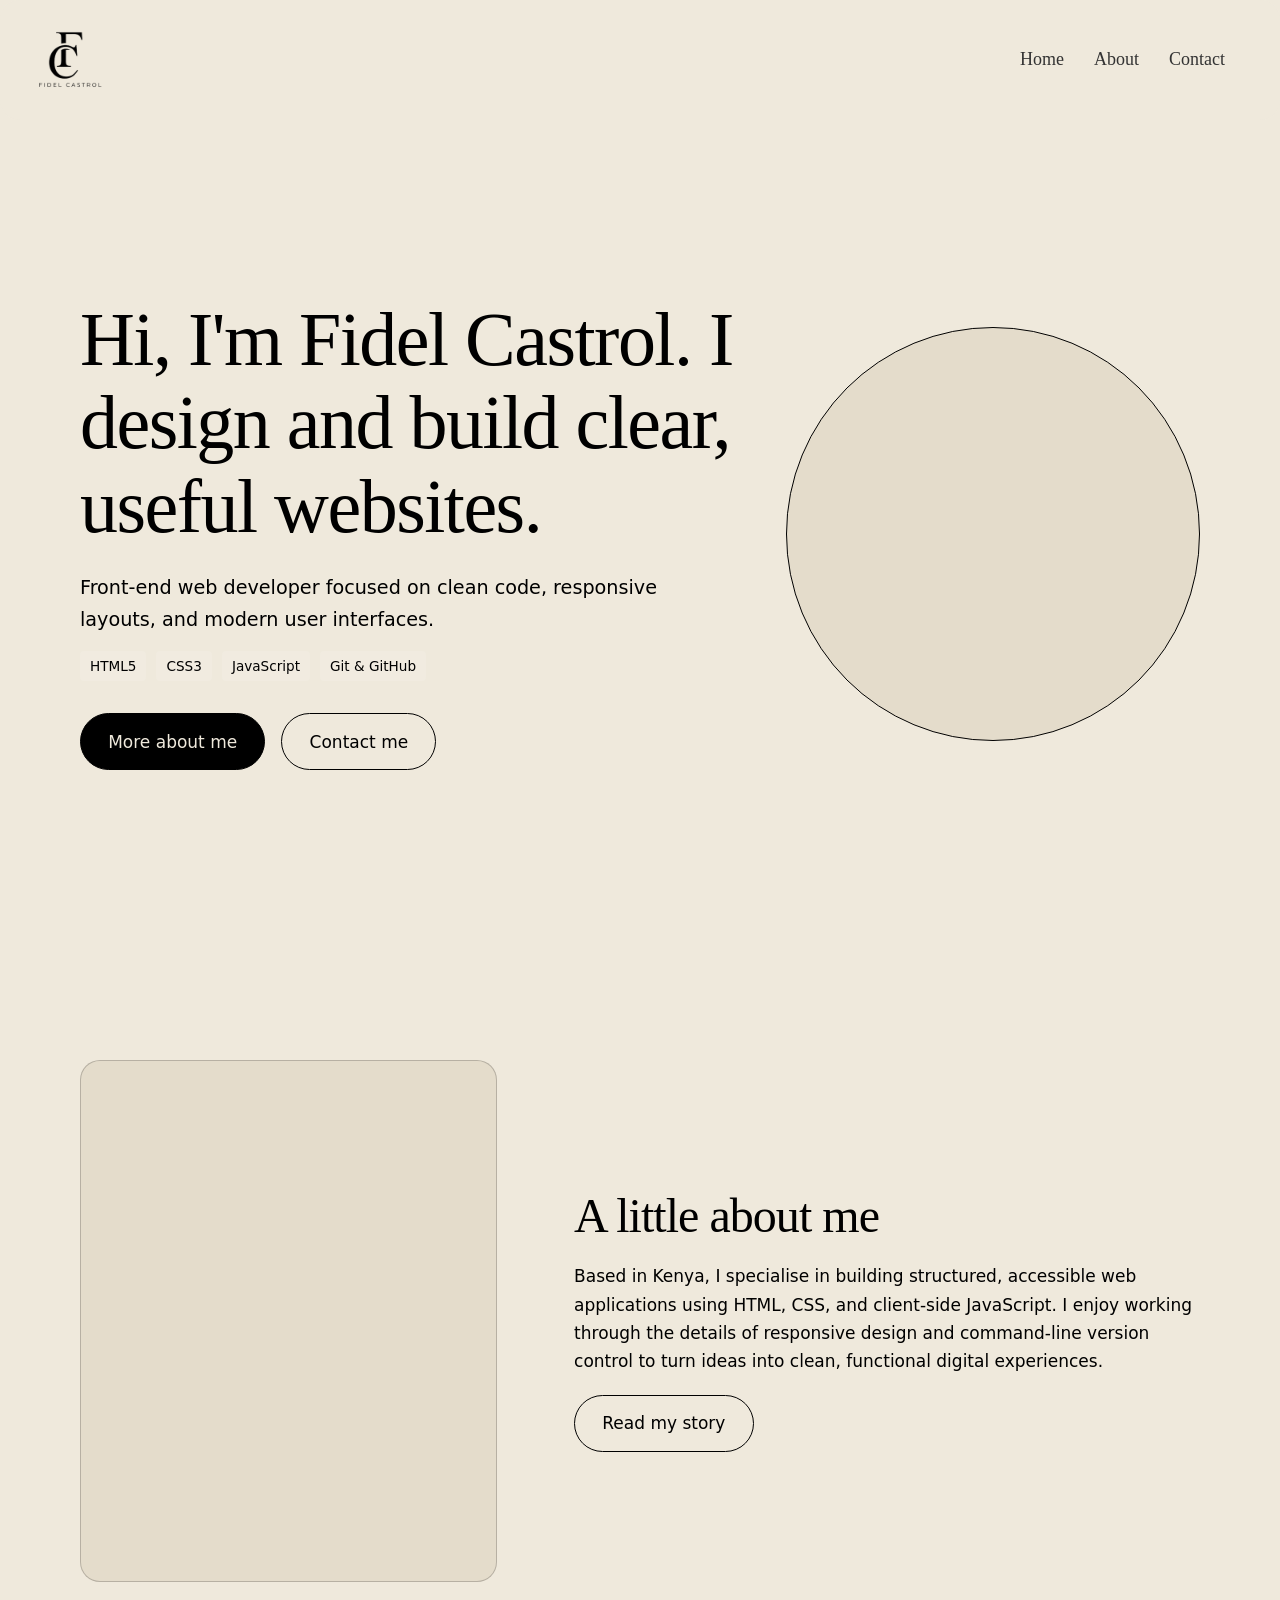
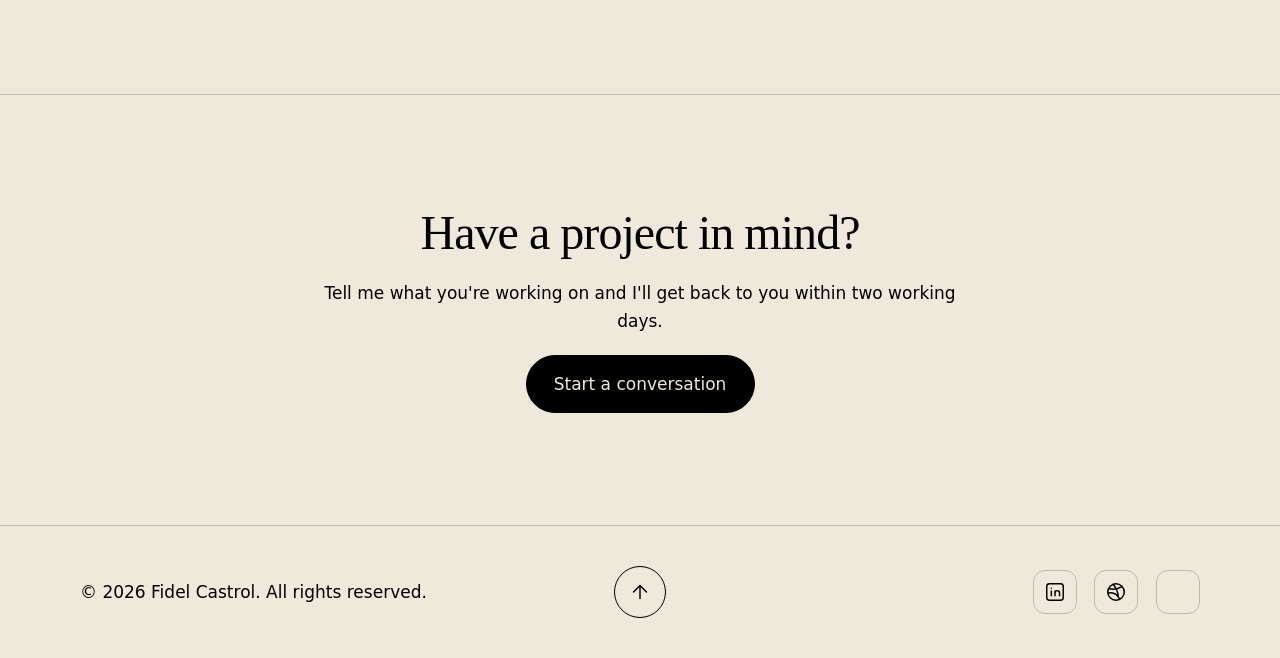
==== index.html @ 41d0f743 "Hosting on githubpages" ====
<!DOCTYPE html>
<html lang="en">
<head>
    <meta charset="UTF-8">
    <meta name="viewport" content="width=device-width, initial-scale=1.0">
    <link rel="stylesheet" href="style.css">    
    <title>Portfolio</title>
</head>
<body>

    <nav>
        <img src="img/logo.png" alt="Logo" class="logo">
        <ul>
            <li><a href="index.html">Home</a></li>
            <li ><a href="about.html">About</a></li>
            <li ><a href="contact.html">Contact</a></li>
        </ul>
    </nav>

    <main>
    <!-- HERO: background image = --img on this section, portrait = --img on .portrait -->
    <section class="hero" style="--img:url('https://images.unsplash.com/photo-1517694712202-14dd9538aa97?auto=format&fit=crop&w=1200&q=80')">
      <div class="hero-inner wrap">
        <div>
          <h1>Hi, I'm Fidel Castrol. I design and build clear, useful websites.</h1>
          <p>Front-end web developer focused on clean code, responsive layouts, and modern user interfaces.</p>
          <div class="tech-ribbon" style="display: flex; gap: 10px; flex-wrap: wrap; margin: 15px 0;">
            <span style="font-size: 0.85rem; padding: 4px 10px; background: rgba(255,255,255,0.1); border-radius: 4px;">HTML5</span>
            <span style="font-size: 0.85rem; padding: 4px 10px; background: rgba(255,255,255,0.1); border-radius: 4px;">CSS3</span>
            <span style="font-size: 0.85rem; padding: 4px 10px; background: rgba(255,255,255,0.1); border-radius: 4px;">JavaScript</span>
            <span style="font-size: 0.85rem; padding: 4px 10px; background: rgba(255,255,255,0.1); border-radius: 4px;">Git & GitHub</span>
          </div>
          <div class="btn-row">
            <a class="btn btn-solid" href="about.html">More about me</a>
            <a class="btn" href="contact.html">Contact me</a>
          </div>
        </div>
        <div class="portrait" role="img" aria-label="Portrait of Fidel Castrol" style="--img:url('1000190896.png')"></div>
      </div>
    </section>
 
    <!-- ABOUT TEASER -->
    <section class="section">
      <div class="wrap split">
        <div class="photo" role="img" aria-label="Fidel Castrol at work" style="--img:url('https://images.unsplash.com/photo-1555066931-4365d14bab8c?auto=format&fit=crop&w=800&q=80')"></div>
        <div class="stack">
          <h2>A little about me</h2>
          <p>Based in Kenya, I specialise in building structured, accessible web applications using HTML, CSS, and client-side JavaScript. I enjoy working through the details of responsive design and command-line version control to turn ideas into clean, functional digital experiences.</p>
          <a class="btn" href="about.html">Read my story</a>
        </div>
      </div>
    </section>
 
    <!-- CONTACT CTA -->
    <section class="section cta">
      <div class="wrap stack">
        <h2>Have a project in mind?</h2>
        <p>Tell me what you're working on and I'll get back to you within two working days.</p>
        <a class="btn btn-solid" href="contact.html">Start a conversation</a>
      </div>
    </section>
  </main>
 
  <footer class="site-footer">
    <div class="wrap footer-grid">
      <p>&copy; <span id="yr">2026</span> Fidel Castrol. All rights reserved.</p>
      <a class="to-top" href="#top" aria-label="Back to top"><svg viewBox="0 0 24 24"><path d="M12 19V5M5 12l7-7 7 7"/></svg></a>
      <ul class="socials">
        <li><a href="https://linkedin.com/in/fidelcastrolok" aria-label="LinkedIn"><svg viewBox="0 0 24 24"><rect x="3" y="3" width="18" height="18" rx="3"/><path d="M8 11v5M8 8v.01M12 16v-5M12 13a2.5 2.5 0 0 1 5 0v3"/></svg></a></li>
        <li><a href="https://dribbble.com/fidelcastrolok" aria-label="Dribbble"><svg viewBox="0 0 24 24"><circle cx="12" cy="12" r="9"/><path d="M5 8.5c5 1 9 .5 13-2M3.5 13c6-1 10 1 12.5 7M9 3.5c3 3.5 4.500 7 5.500 12"/></svg></a></li>
        <li><a href="https://github.com/fidelcastrolok-hash" aria-label="GitHub"><svg viewBox="0 0 24 24"><path d="M9 19c-4 1.500-4-2-6-2m12 4v-3.500c0-1 .1-1.40

    
</body>
</html>
---- style.css ----
.logo{
    width: 100px;
    height: 100px;
}

nav{
    display: flex;
    justify-content: space-between;
    align-items: center;
    padding: 10px 20px;
    background-color: #efe9dc;
    border-radius: 20px; 
}

nav ul{
    list-style: none;
    display: flex;
    margin: 0;
    padding: 20px;
}

nav li{
    text-decoration: none;
    color: #333;
    font-size: 18px;
    font-family:Georgia, 'Times New Roman', Times, serif;
    margin: 0 5px;
    display:flex;
    justify-content: center;
    text-align: center;
}

nav li a{
    text-decoration: none;
    color: #333;
    font-size: 18px;
    font-family:Georgia, 'Times New Roman', Times, serif;
    margin: 0 10px;
    display:flex;
    justify-content: center;
    text-align: center;
}

nav li a:hover{
    color: #fff;
    background-color: #333;
    border-radius: 30px;
    padding: 5px 10px;
    transition: all 0.3s ease-in-out;
}



/* ---------- Tokens ---------- */
:root{
  --bg:#efe9dc;
  --ink:#000;
  --muted:#4a463e;
  --card:#e4dccb;
  --line:rgba(0,0,0,.2);
  --radius:20px;
  --max:1120px;
  --nav-h:72px;
  --serif:"Fraunces",Georgia,"Times New Roman",serif;
  --sans:"DM Sans",system-ui,-apple-system,"Segoe UI",sans-serif;
}

/* ---------- Base ---------- */
*,*::before,*::after{box-sizing:border-box;margin:0}
html{scroll-behavior:smooth}
body{background:var(--bg);color:var(--ink);font:400 1.0625rem/1.65 var(--sans);-webkit-font-smoothing:antialiased}
h1,h2,h3{font-family:var(--serif);font-weight:500;line-height:1.1;letter-spacing:-.02em}
h1{font-size:clamp(2.5rem,6vw,4.75rem)}
h2{font-size:clamp(1.9rem,4vw,3rem)}
h3{font-size:1.35rem}
p{max-width:62ch}
a{color:inherit}
img{max-width:100%;display:block}
:focus-visible{outline:2px solid var(--ink);outline-offset:3px}
.wrap{width:min(var(--max),100% - 2.5rem);margin-inline:auto}
.section{padding-block:clamp(4rem,9vw,7rem)}
.stack > * + *{margin-top:1.25rem}
.muted{color:var(--muted)}

/* ---------- Navbar ---------- */
.site-header{position:sticky;top:0;z-index:10;background:rgba(239,233,220,.92);backdrop-filter:blur(8px);border-bottom:1px solid var(--line)}
.nav{display:flex;align-items:center;justify-content:space-between;height:var(--nav-h)}
.logo{font-family:var(--serif);font-size:1.45rem;font-weight:600;text-decoration:none;letter-spacing:-.02em}
.nav-list{display:flex;gap:2.25rem;list-style:none;padding:0}
.nav-list a{text-decoration:none;padding-block:.25rem;border-bottom:1px solid transparent;transition:border-color .2s}
.nav-list a:hover,.nav-list a[aria-current="page"]{border-color:var(--ink)}
#nav-toggle{position:absolute;opacity:0;pointer-events:none}
.menu-btn{display:none;cursor:pointer;padding:.4rem 1rem;border:1px solid var(--ink);border-radius:999px;font-size:.95rem}
#nav-toggle:focus-visible + .menu-btn{outline:2px solid var(--ink);outline-offset:3px}

/* ---------- Buttons ---------- */
.btn{display:inline-block;padding:.85rem 1.7rem;border:1px solid var(--ink);border-radius:999px;text-decoration:none;font-weight:500;background:transparent;color:var(--ink);cursor:pointer;font:inherit;font-weight:500;transition:background .2s,color .2s}
.btn:hover{background:var(--ink);color:var(--bg)}
.btn-solid{background:var(--ink);color:var(--bg)}
.btn-solid:hover{background:transparent;color:var(--ink)}
.btn-row{display:flex;flex-wrap:wrap;gap:1rem;margin-top:2rem}

/* ---------- Image slots (set --img inline to use a real photo) ---------- */
.photo,.portrait{background:var(--img,none) center/cover no-repeat,var(--card);border:1px solid var(--line)}
.photo{aspect-ratio:4/5;border-radius:var(--radius);width:100%}
.portrait{aspect-ratio:1;border-radius:50%;width:min(100%,420px);justify-self:center;border-color:var(--ink)}

/* ---------- Hero ---------- */
.hero{background:linear-gradient(90deg,var(--bg) 30%,rgba(239,233,220,.55)),var(--img,none) center/cover no-repeat,var(--bg)}
.hero-inner{display:grid;grid-template-columns:1.35fr .85fr;align-items:center;gap:3rem;min-height:calc(100svh - var(--nav-h));padding-block:4rem}
.hero p{font-size:1.2rem;margin-top:1.5rem}

/* ---------- Layout helpers ---------- */
.split{display:grid;grid-template-columns:minmax(0,.8fr) minmax(0,1.2fr);gap:clamp(2rem,6vw,5rem);align-items:center}
.page-title{padding-top:clamp(3rem,7vw,5.5rem)}
.rows{list-style:none;padding:0;margin-top:2rem;border-top:1px solid var(--line)}
.rows li{display:flex;justify-content:space-between;gap:1rem;padding:1rem 0;border-bottom:1px solid var(--line)}
.rows span:last-child{color:var(--muted);text-align:right}
.cta{border-top:1px solid var(--line);text-align:center}
.cta p{margin-inline:auto}

/* ---------- Form ---------- */
.form{display:grid;gap:1.5rem}
.field{display:grid;gap:.35rem}
.field label{font-weight:500}
.field input,.field textarea{font:inherit;color:var(--ink);background:transparent;border:0;border-bottom:1px solid var(--ink);padding:.6rem 0;border-radius:0;resize:vertical}
.field input:focus,.field textarea:focus{outline:0;border-bottom-width:2px;padding-bottom:calc(.6rem - 1px)}
.form .btn{justify-self:start}

/* ---------- Footer ---------- */
.site-footer{border-top:1px solid var(--line);padding-block:2.5rem}
.footer-grid{display:grid;grid-template-columns:1fr auto 1fr;align-items:center;gap:1.5rem}
.to-top{display:grid;place-items:center;width:52px;height:52px;border:1px solid var(--ink);border-radius:50%;text-decoration:none;transition:background .2s,color .2s}
.to-top:hover{background:var(--ink);color:var(--bg)}
.socials{display:flex;gap:1.1rem;justify-content:flex-end;list-style:none;padding:0}
.socials a{display:grid;place-items:center;width:44px;height:44px;border:1px solid var(--line);border-radius:12px;transition:border-color .2s}
.socials a:hover{border-color:var(--ink)}
svg{width:22px;height:22px;fill:none;stroke:currentColor;stroke-width:1.6;stroke-linecap:round;stroke-linejoin:round}
.sr{position:absolute;width:1px;height:1px;overflow:hidden;clip:rect(0 0 0 0)}

/* ---------- Responsive ---------- */
@media (max-width:860px){
  .hero-inner,.split{grid-template-columns:1fr}
  .hero-inner{min-height:auto;gap:2.5rem}
  .portrait{order:-1;width:min(70%,300px);justify-self:start}
  .photo{aspect-ratio:4/3;max-height:420px}
}
@media (max-width:720px){
  .menu-btn{display:block}
  .nav-list{display:none;position:absolute;top:var(--nav-h);left:0;right:0;flex-direction:column;gap:1rem;padding:1.25rem 1.25rem 1.75rem;background:var(--bg);border-bottom:1px solid var(--line)}
  #nav-toggle:checked ~ .nav-list{display:flex}
  .footer-grid{grid-template-columns:1fr;justify-items:center;text-align:center}
  .socials{justify-content:center}
}
@media (prefers-reduced-motion:reduce){
  html{scroll-behavior:auto}
  *{transition:none!important}
}
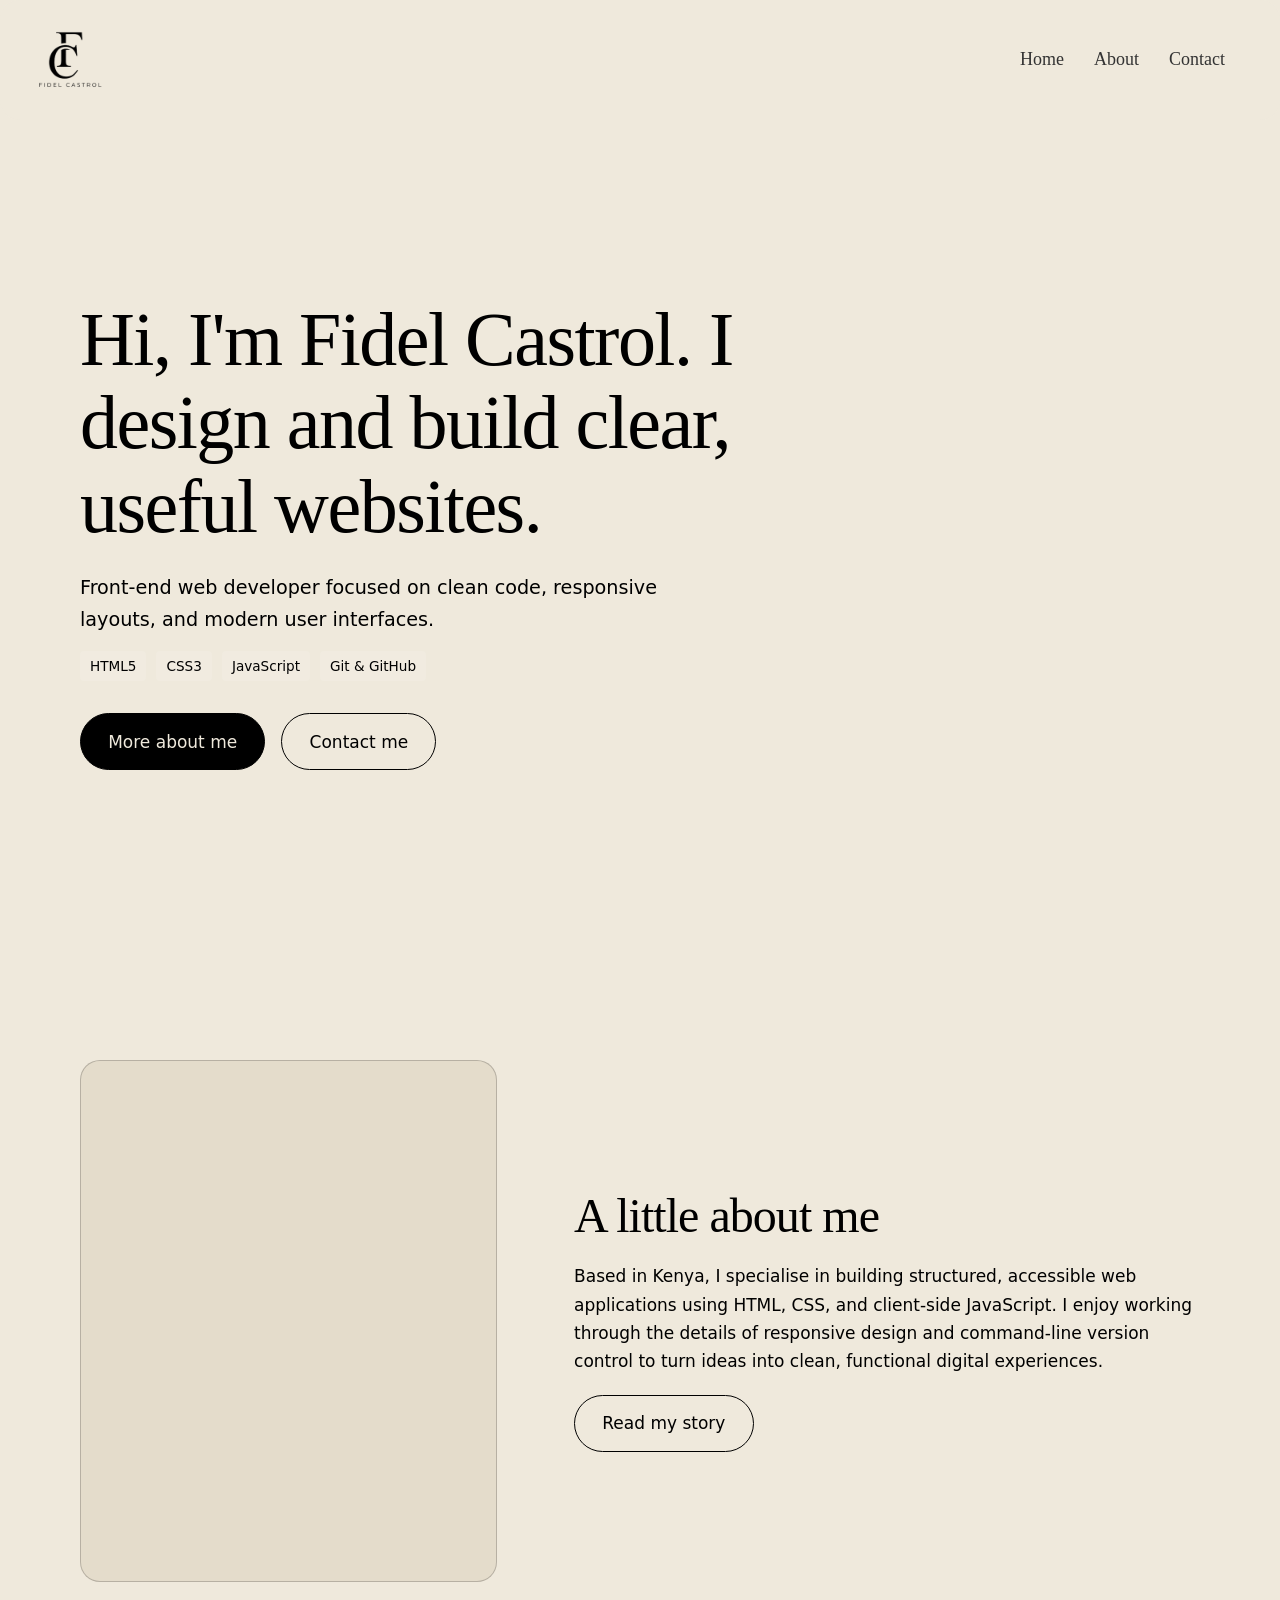
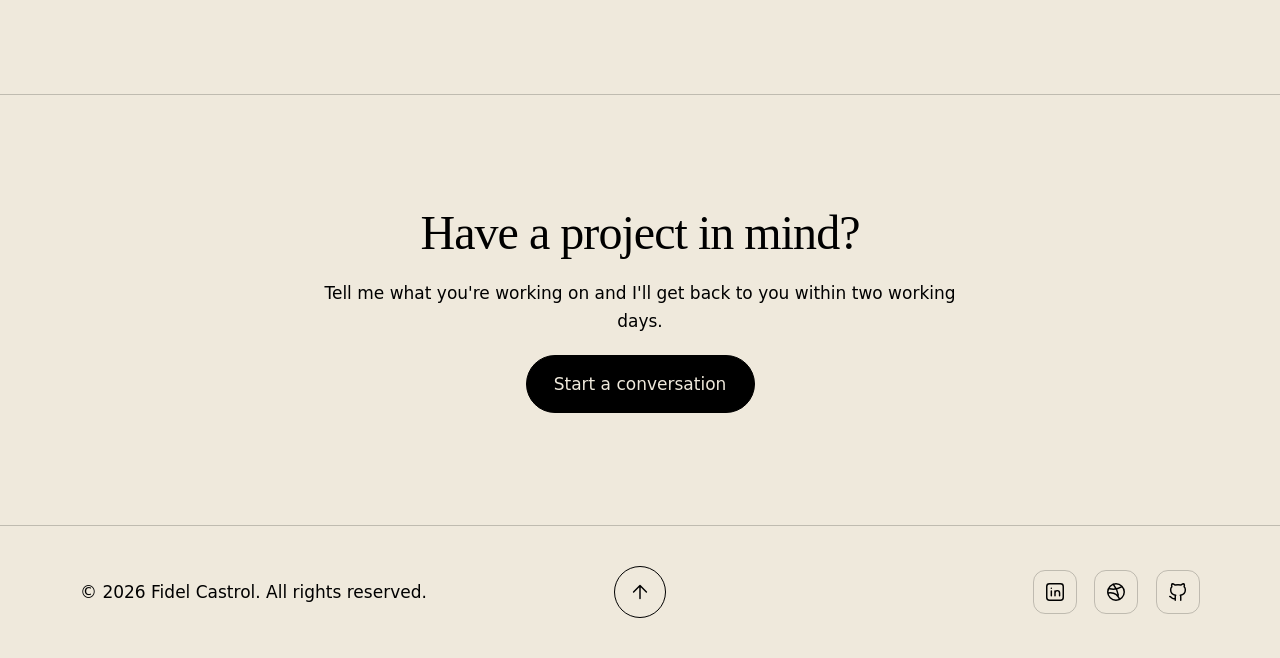
==== commit 8e071786: "updated the hero section" ====
--- a/index.html
+++ b/index.html
@@ -34,9 +34,6 @@
             <a class="btn btn-solid" href="about.html">More about me</a>
             <a class="btn" href="contact.html">Contact me</a>
           </div>
-        </div>
-        <div class="portrait" role="img" aria-label="Portrait of Fidel Castrol" style="--img:url('1000190896.png')"></div>
-      </div>
     </section>
  
     <!-- ABOUT TEASER -->
@@ -68,7 +65,8 @@
       <ul class="socials">
         <li><a href="https://linkedin.com/in/fidelcastrolok" aria-label="LinkedIn"><svg viewBox="0 0 24 24"><rect x="3" y="3" width="18" height="18" rx="3"/><path d="M8 11v5M8 8v.01M12 16v-5M12 13a2.5 2.5 0 0 1 5 0v3"/></svg></a></li>
         <li><a href="https://dribbble.com/fidelcastrolok" aria-label="Dribbble"><svg viewBox="0 0 24 24"><circle cx="12" cy="12" r="9"/><path d="M5 8.5c5 1 9 .5 13-2M3.5 13c6-1 10 1 12.5 7M9 3.5c3 3.5 4.500 7 5.500 12"/></svg></a></li>
-        <li><a href="https://github.com/fidelcastrolok-hash" aria-label="GitHub"><svg viewBox="0 0 24 24"><path d="M9 19c-4 1.500-4-2-6-2m12 4v-3.500c0-1 .1-1.40
+        <li><a href="https://github.com/fidelcastrolok-hash" aria-label="GitHub"><svg viewBox="0 0 24 24"><path d="M9 19c-4 1.500-4-2-6-2m12 4v-3.500c0-1 .1-1.400-.5-2 2.800-.3 5.500-1.400 5.500-6a4.600 4.600 0 0 0-1.300-3.200 4.200 4.200 0 0 0-.1-3.200s-1.100-.3-3.500 1.300a12 12 0 0 0-6.200 0C6.500 2.800 5.400 3.100 5.400 3.100a4.200 4.200 0 0 0-.1 3.200A4.600 4.600 0 0 0 4 9.500c0 4.600 2.700 5.700 5.500 6-.6.600-.6 1.200-.5 2V21"/></svg></a></li>
+      </ul>
 
     
 </body>
